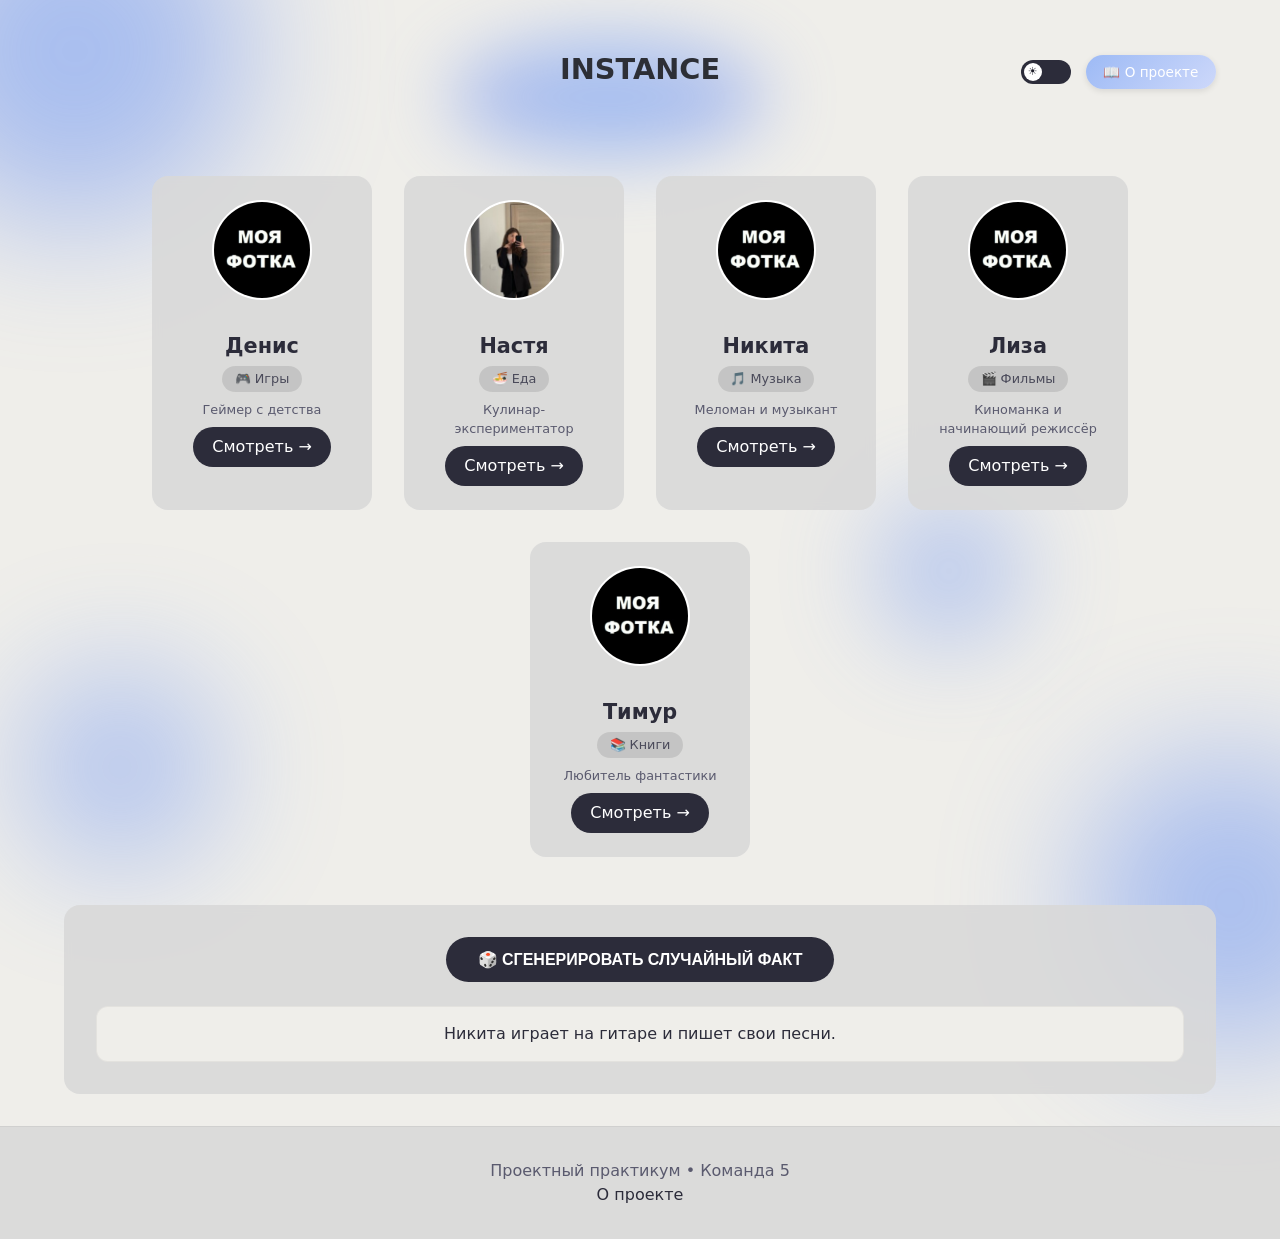
==== index.html @ 64e17a95 "первая версия с градиентным фоном" ====
<!DOCTYPE html>
<html lang="ru">
<head>
    <meta charset="UTF-8">
    <meta name="viewport" content="width=device-width, initial-scale=1.0">
    <title>5 рекомендаций | Наша команда</title>
    <link rel="stylesheet" href="style.css">
</head>
<body>
    <div class="circle-1"></div>
    <div class="circle-2"></div>
    <div class="circle-3"></div>
    <div class="circle-4"></div>
    <div class="circle-5"></div>
    <header class="page-header">
    <div class="container">
        <div class="header-content">
            <div class="header-left"></div>
            <div class="header-center">
                <h1>INSTANCE</h1>
                
            </div>
            <div class="header-right">
                <label class="theme-switch">
                    <input type="checkbox" id="themeToggle">
                    <span class="slider"></span>
                </label>
                <a href="about.html" class="about-link">📖 О проекте</a>
            </div>
        </div>
    </div>
</header>

    <main class="container">
        <div class="cards-grid">
            <!-- 1. Денис — Игры -->
            <div class="card card-denis">
                <img src="images/denis-avatar.jpg" alt="Денис" class="avatar">
                <h3>Денис</h3>
                <p class="category">🎮 Игры</p>
                <p class="short-bio">Геймер с детства</p>
                <a href="pages/denis.html" class="btn">Смотреть →</a>
            </div>

            <!-- 2. Настя — Еда -->
            <div class="card card-nastya">
                <img src="images/nastya-avatar.jpg" alt="Настя" class="avatar">
                <h3>Настя</h3>
                <p class="category">🍜 Еда</p>
                <p class="short-bio">Кулинар-экспериментатор</p>
                <a href="pages/nastya.html" class="btn">Смотреть →</a>
            </div>

            <!-- 3. Никита — Музыка -->
            <div class="card card-nikita">
                <img src="images/nikita-avatar.jpg" alt="Никита" class="avatar">
                <h3>Никита</h3>
                <p class="category">🎵 Музыка</p>
                <p class="short-bio">Меломан и музыкант</p>
                <a href="pages/nikita.html" class="btn">Смотреть →</a>
            </div>

            <!-- 4. Лиза — Фильмы -->
            <div class="card card-liza">
                <img src="images/liza-avatar.jpg" alt="Лиза" class="avatar">
                <h3>Лиза</h3>
                <p class="category">🎬 Фильмы</p>
                <p class="short-bio">Киноманка и начинающий режиссёр</p>
                <a href="pages/liza.html" class="btn">Смотреть →</a>
            </div>

            <!-- 5. Тимур — Книги -->
            <div class="card card-timur">
                <img src="images/timur-avatar.jpg" alt="Тимур" class="avatar">
                <h3>Тимур</h3>
                <p class="category">📚 Книги</p>
                <p class="short-bio">Любитель фантастики</p>
                <a href="pages/timur.html" class="btn">Смотреть →</a>
            </div>
        </div>

        <!-- Блок "Сгенерировать случайный факт" -->
        <div class="random-fact-section">
            <button id="generateFactBtn" class="generate-fact-btn">
                🎲 СГЕНЕРИРОВАТЬ СЛУЧАЙНЫЙ ФАКТ
            </button>
            <div id="factDisplay" class="fact-display">
                Нажми на кнопку, чтобы узнать случайный факт о нашей команде
            </div>
        </div>
    </main>

    <footer>
        <div class="container">
            <p>Проектный практикум • Команда 5</p>
            <a href="about.html">О проекте</a>
        </div>
    </footer>

    <script src="script.js"></script>
</body>
</html>
---- style.css ----
* {
    margin: 0;
    padding: 0;
    box-sizing: border-box;
}

body {
    font-family: system-ui, -apple-system, 'Segoe UI', Roboto, sans-serif;
    background: #EFEEEA;
    color: #1e1e2a;
    line-height: 1.5;
    min-height: 100vh;
    position: relative;
    overflow-x: hidden;
}

/* Кружочки с градиентом — 2 цвета */
/* Кружок 1 — розово-коричневый градиент */
.circle-1 {
    position: absolute;
    width: 350px;
    height: 350px;
    border-radius: 50%;
    background: radial-gradient(circle, #5a8ef7, #7591ee);
    top: -10%;
    left: -100px;
    filter: blur(70px);
    opacity: 0.5;
    z-index: 0;
    pointer-events: none;
}

/* Кружок 2 — сине-лавандовый градиент */
.circle-2 {
    position: absolute;
    width: 300px;
    height: 300px;
    border-radius: 50%;
    background: radial-gradient(circle, #5a8ef7, #7591ee);
    bottom: 15%;
    right: -100px;
    filter: blur(70px);
    opacity: 0.5;
    z-index: 0;
    pointer-events: none;
}

/* Кружок 3 — маленький, для акцента */
.circle-3 {
    position: absolute;
    width: 150px;
    height: 150px;
    border-radius: 50%;
    background: radial-gradient(circle,  #5a8ef7, #7591ee);
    top: 40%;
    right: 20%;
    filter: blur(50px);
    opacity: 0.4;
    z-index: 0;
    pointer-events: none;
}

.circle-4 {
    position: absolute;
    width: 200px;
    height: 200px;
    border-radius: 50%;
    background: radial-gradient(circle,#5a8ef7, #7591ee);
    bottom: 30%;
    left: 20px;
    filter: blur(65px);
    opacity: 0.45;
    z-index: 0;
    pointer-events: none;
}

/* Кружок 5 — маленький сверху справа */
.circle-5 {
    position: absolute;
    width: 320px;
    height: 120px;
    border-radius: 50%;
    background: radial-gradient(circle,  #5a8ef7, #7591ee);
    top: 3%;
    right: 40%;
    filter: blur(35px);
    opacity: 0.5;
    z-index: 0;
    pointer-events: none;
}

/* Всё остальное поверх кружочков */
.container, header, main, footer {
    position: relative;
    z-index: 1;
}

.container {
    max-width: 1200px;
    margin: 0 auto;
    padding: 0 1.5rem;
}

/* Остальные ваши стили (карточки, кнопки и т.д.) идут ниже */
.container {
    max-width: 1200px;
    margin: 0 auto;
    padding: 0 1.5rem;
}

/* Шапка — вровень с карточками, без фона */
.page-header {
    padding: 3rem 0 2rem 0;
    background: transparent;
}

.header-content {
    display: grid;
    grid-template-columns: 1fr auto 1fr;
    align-items: center;
    gap: 1rem;
}

.header-center {
    text-align: center;
}

.header-center h1 {
    font-size: 1.8rem;
    color: #2D2F36;
    margin-bottom: 0.3rem;
}

.header-center p {
    color: #7A7E89;
    font-size: 0.85rem;
    margin: 0;
}

.header-right {
    text-align: right;
}

/* Кнопка "О проекте" — градиентная */
.about-link {
    display: inline-flex;
    align-items: center;
    gap: 0.4rem;
    background: linear-gradient(135deg, #9dbaf5, #cdd8fa);
    color: white;
    text-decoration: none;
    font-weight: 500;
    font-size: 0.85rem;
    padding: 0.45rem 1.1rem;
    border-radius: 2rem;
    transition: all 0.3s ease;
    box-shadow: 0 2px 6px rgba(0, 0, 0, 0.1);
}

.about-link:hover {
    transform: translateY(-2px);
    box-shadow: 0 6px 14px rgba(74, 111, 165, 0.3);
    background: linear-gradient(135deg,  #5a8ef7, #7591ee);
}
/* Карточки участников */
.cards-grid {
    display: flex;
    flex-wrap: wrap;
    justify-content: center;
    gap: 2rem;
    margin: 3rem 0;
}

.card {
    background: rgba(217, 217, 217, 0.9);
    backdrop-filter: blur(4px);
    border-radius: 1rem;
    padding: 1.5rem;
    text-align: center;
    width: 220px;
    flex-shrink: 0;
    border: none;
    transition: all 0.3s ease;
}

.card:hover {
    transform: translateY(-5px);
}

.avatar {
    width: 100px;
    height: 100px;
    border-radius: 50%;
    object-fit: cover;
    margin-bottom: 1rem;
    border: 2px solid #fff;
}

.card h3 {
    font-size: 1.3rem;
    margin: 0.5rem 0 0.25rem;
    color: #2c2c3a;
}

.category {
    font-size: 0.8rem;
    background: rgba(0,0,0,0.1);
    display: inline-block;
    padding: 0.2rem 0.8rem;
    border-radius: 2rem;
    color: #4a4a5a;
}

.short-bio {
    font-size: 0.8rem;
    color: #5a5a6e;
    margin: 0.5rem 0;
}

.btn {
    display: inline-block;
    text-decoration: none;
    padding: 0.5rem 1.2rem;
    border-radius: 2rem;
    font-weight: 500;
    transition: all 0.3s ease;
    background: #2c2c3a;
    color: #fff;
}

.btn:hover {
    transform: scale(0.95);
}

/* Индивидуальные цвета при наведении */
.card-denis:hover {
    background: #BDC4B1;
}
.card-denis:hover .btn {
    background: #BDC4B1;
}

.card-nastya:hover {
    background: #9F7E7E;
}
.card-nastya:hover .btn {
    background: #9F7E7E;
}

.card-nikita:hover {
    background: #849CBD;
}
.card-nikita:hover .btn {
    background: #849CBD;
}

.card-liza:hover {
    background: #A1A1A1;
}
.card-liza:hover .btn {
    background: #A1A1A1;
}

.card-timur:hover {
    background: #8F93C1;
}
.card-timur:hover .btn {
    background: #8F93C1;
}

/* На широких экранах — все 5 карточек в одну строку */
@media (min-width: 1300px) {
    .cards-grid {
        flex-wrap: nowrap;
    }
}

/* Блок случайного факта */
.random-fact-section {
    background: rgba(217, 217, 217, 0.9);
    backdrop-filter: blur(4px);
    border-radius: 1rem;
    padding: 2rem;
    text-align: center;
    margin: 2rem 0;
}

.generate-fact-btn {
    background: #2c2c3a;
    color: #fff;
    border: none;
    padding: 0.8rem 2rem;
    border-radius: 2rem;
    font-size: 1rem;
    font-weight: 600;
    cursor: pointer;
    transition: 0.2s;
    margin-bottom: 1.5rem;
}

.generate-fact-btn:hover {
    background: #4a4a5a;
    transform: scale(1.02);
}

.fact-display {
    font-size: 1rem;
    background: #EFEEEA;
    padding: 1rem;
    border-radius: 0.75rem;
    border: 1px solid rgba(0,0,0,0.05);
    line-height: 1.4;
    color: #2c2c3a;
}

/* Навигация */
.back-link {
    display: inline-block;
    margin: 1rem 0;
    color: #2c2c3a;
    text-decoration: none;
    font-weight: 500;
}

.back-link:hover {
    text-decoration: underline;
}

/* Персональная страница */
.info-card {
    background: rgba(217, 217, 217, 0.9);
    backdrop-filter: blur(4px);
    border-radius: 1rem;
    padding: 1.8rem;
    margin: 2rem 0;
}

.info-header {
    display: flex;
    align-items: center;
    gap: 1.5rem;
    margin-bottom: 1.5rem;
}

.info-avatar {
    width: 100px;
    height: 100px;
    border-radius: 50%;
    object-fit: cover;
    border: 2px solid #fff;
}

.info-title h1 {
    font-size: 1.8rem;
    color: #2c2c3a;
}

.category-badge {
    background: rgba(0,0,0,0.1);
    padding: 0.2rem 0.8rem;
    border-radius: 2rem;
    font-size: 0.8rem;
    color: #4a4a5a;
    display: inline-block;
}

.info-content p {
    margin: 0.5rem 0;
    color: #3a3a4a;
}

/* Список рекомендаций */
.facts-list {
    display: flex;
    flex-direction: column;
    gap: 1rem;
    margin: 2rem 0;
}

.fact-item {
    background: rgba(217, 217, 217, 0.9);
    backdrop-filter: blur(4px);
    border-radius: 0.75rem;
    padding: 1rem;
    display: flex;
    gap: 1.2rem;
    align-items: center;
    transition: 0.2s;
}

.fact-item:hover {
    background: #c9c9c9;
    transform: translateX(5px);
}

.fact-item img {
    width: 80px;
    height: 80px;
    border-radius: 0.5rem;
    object-fit: cover;
}

.fact-text h3 {
    font-size: 1rem;
    margin-bottom: 0.3rem;
    color: #2c2c3a;
}

.fact-text p {
    font-size: 0.85rem;
    color: #5a5a6e;
}

/* Страница "О проекте" */
.about-section {
    background: rgba(217, 217, 217, 0.9);
    backdrop-filter: blur(4px);
    border-radius: 1rem;
    padding: 2rem;
    margin: 2rem 0;
}

.about-section h1 {
    font-size: 2rem;
    margin-bottom: 1.5rem;
    color: #2c2c3a;
}

.about-section h2 {
    font-size: 1.3rem;
    margin: 1.5rem 0 0.8rem;
    color: #2c2c3a;
}

.about-section p {
    color: #3a3a4a;
    line-height: 1.6;
}

.tech-list, .role-list {
    list-style: none;
    margin: 1rem 0;
}

.tech-list li, .role-list li {
    margin: 0.5rem 0;
    padding-left: 1.5rem;
    position: relative;
}

.tech-list li::before, .role-list li::before {
    content: "✦";
    color: #2c2c3a;
    position: absolute;
    left: 0;
}

/* Футер */
footer {
    text-align: center;
    padding: 2rem;
    margin-top: 2rem;
    border-top: 1px solid rgba(0,0,0,0.05);
    color: #5a5a6e;
    background: rgba(255,255,255,0.3);
    backdrop-filter: blur(2px);
}

footer a {
    color: #2c2c3a;
    text-decoration: none;
}

footer a:hover {
    text-decoration: underline;
}

/* Адаптивность */
@media (max-width: 700px) {
    .fact-item {
        flex-direction: column;
        text-align: center;
    }
    .info-header {
        flex-direction: column;
        text-align: center;
    }
    .cards-grid {
        gap: 1rem;
    }
    .card {
        width: calc(50% - 1rem);
    }
}

@media (max-width: 480px) {
    .card {
        width: 100%;
    }
}
/* ===== ТУМБЛЕР (переключатель темы) ===== */
.theme-switch {
    position: relative;
    display: inline-block;
    width: 50px;
    height: 24px;
    margin-right: 10px;
    vertical-align: middle;
}

.theme-switch input {
    opacity: 0;
    width: 0;
    height: 0;
}

.slider {
    position: absolute;
    cursor: pointer;
    top: 0;
    left: 0;
    right: 0;
    bottom: 0;
    background-color: #2c2c3a;
    transition: 0.3s;
    border-radius: 34px;
}

.slider:before {
    position: absolute;
    content: "☀️";
    height: 18px;
    width: 18px;
    left: 3px;
    bottom: 3px;
    background-color: white;
    transition: 0.3s;
    border-radius: 50%;
    display: flex;
    align-items: center;
    justify-content: center;
    font-size: 11px;
}

input:checked + .slider {
    background-color: #5A8EF7;
}

input:checked + .slider:before {
    content: "🌙";
    transform: translateX(26px);
}

/* Тёмная тема — меняем только фон, карточки и текст */
body.dark-theme {
    background: #0A0E17;
    color: #E8EDF2;
}

body.dark-theme .card {
    background: rgba(20, 30, 45, 0.9);
    border: 1px solid rgba(90, 142, 247, 0.2);
}

body.dark-theme .card h3,
body.dark-theme .info-title h1,
body.dark-theme .about-section h1,
body.dark-theme .about-section h2 {
    color: #E8EDF2;
}

body.dark-theme .category,
body.dark-theme .category-badge {
    background: rgba(90, 142, 247, 0.2);
    color: #A8C7FA;
}

body.dark-theme .short-bio,
body.dark-theme .fact-text p,
body.dark-theme .info-content p,
body.dark-theme .about-section p {
    color: #B0BDCC;
}

body.dark-theme .btn {
    background: #1E3A5F;
    color: #A8C7FA;
    border: 1px solid rgba(90, 142, 247, 0.3);
}

body.dark-theme .random-fact-section,
body.dark-theme .info-card,
body.dark-theme .fact-item,
body.dark-theme .about-section {
    background: rgba(20, 30, 45, 0.9);
}

body.dark-theme .fact-display {
    background: #0A0E17;
    color: #E8EDF2;
    border: 1px solid rgba(90, 142, 247, 0.2);
}

body.dark-theme .back-link {
    color: #A8C7FA;
}

body.dark-theme footer {
    background: rgba(10, 14, 23, 0.9);
    border-top: 1px solid rgba(90, 142, 247, 0.2);
}

body.dark-theme footer a {
    color: #A8C7FA;
}

body.dark-theme .about-link {
    background: linear-gradient(135deg, #1E3A5F, #0F2B42);
    color: #A8C7FA;
    border: 1px solid rgba(90, 142, 247, 0.3);
}

body.dark-theme .about-link:hover {
    background: linear-gradient(135deg, #2A4A7A, #1A3A5A);
    color: white;
}

@media (max-width: 600px) {
    .theme-switch {
        width: 40px;
        height: 20px;
    }
    .slider:before {
        height: 14px;
        width: 14px;
        font-size: 9px;
    }
    input:checked + .slider:before {
        transform: translateX(20px);
    }
}
/* ===== ФОН ОДИНАКОВЫЙ НА ВСЕХ СТРАНИЦАХ ===== */
body, body.dark-theme {
    background: #EFEEEA !important;
}

body.dark-theme {
    background: #0A0E17 !important;
}

/* Убираем лишние фоны у внутренних блоков */
.about-section,
.info-card,
.random-fact-section,
.fact-item,
.facts-list,
.page-header,
footer {
    background: transparent !important;
}

/* Возвращаем фон только карточкам и контентным блокам */
.card,
.about-section,
.info-card,
.random-fact-section,
.fact-item,
footer {
    background: rgba(217, 217, 217, 0.9) !important;
}

body.dark-theme .card,
body.dark-theme .about-section,
body.dark-theme .info-card,
body.dark-theme .random-fact-section,
body.dark-theme .fact-item,
body.dark-theme footer {
    background: rgba(20, 30, 45, 0.9) !important;
}
/* ===== ИСПРАВЛЕНИЕ: МЕНЯЕТСЯ ВСЯ КАРТОЧКА, А НЕ ТОЛЬКО КНОПКА ===== */
.card-denis:hover,
.card-nastya:hover,
.card-nikita:hover,
.card-liza:hover,
.card-timur:hover {
    transition: all 0.3s ease;
}

/* Светлая тема */
body:not(.dark-theme) .card-denis:hover {
    background: #BDC4B1 !important;
}
body:not(.dark-theme) .card-nastya:hover {
    background: #9F7E7E !important;
}
body:not(.dark-theme) .card-nikita:hover {
    background: #849CBD !important;
}
body:not(.dark-theme) .card-liza:hover {
    background: #A1A1A1 !important;
}
body:not(.dark-theme) .card-timur:hover {
    background: #8F93C1 !important;
}

/* Тёмная тема — тоже меняется вся карточка */
body.dark-theme .card-denis:hover {
    background: #BDC4B1 !important;
    border-color: #BDC4B1 !important;
}
body.dark-theme .card-nastya:hover {
    background: #9F7E7E !important;
    border-color: #9F7E7E !important;
}
body.dark-theme .card-nikita:hover {
    background: #849CBD !important;
    border-color: #849CBD !important;
}
body.dark-theme .card-liza:hover {
    background: #A1A1A1 !important;
    border-color: #A1A1A1 !important;
}
body.dark-theme .card-timur:hover {
    background: #8F93C1 !important;
    border-color: #8F93C1 !important;
}

/* Чтобы кнопка тоже менялась синхронно */
.card-denis:hover .btn,
.card-nastya:hover .btn,
.card-nikita:hover .btn,
.card-liza:hover .btn,
.card-timur:hover .btn {
    background: inherit !important;
}

body:not(.dark-theme) .card-denis:hover .btn,
body:not(.dark-theme) .card-nastya:hover .btn,
body:not(.dark-theme) .card-nikita:hover .btn,
body:not(.dark-theme) .card-liza:hover .btn,
body:not(.dark-theme) .card-timur:hover .btn {
    background: #2c2c3a !important;
    color: white !important;
}

body.dark-theme .card-denis:hover .btn,
body.dark-theme .card-nastya:hover .btn,
body.dark-theme .card-nikita:hover .btn,
body.dark-theme .card-liza:hover .btn,
body.dark-theme .card-timur:hover .btn {
    background: white !important;
    color: #0A0E17 !important;
}

/* ===== СТРАНИЦА "О ПРОЕКТЕ" - ЧЕРЕДОВАНИЕ ТЕКСТА И ФОТО (ПРОСТОЕ И РАБОЧЕЕ РЕШЕНИЕ) ===== */
.about-section .about-block {
    display: flex;
    flex-direction: row;
    gap: 2rem;
    align-items: center;
    margin-bottom: 3rem;
    justify-content: space-between;
}

.about-section .about-block.reverse {
    flex-direction: row-reverse;
}

.about-section .about-text {
    flex: 1;
    width: 50%;
}

.about-section .about-photo {
    flex: 1;
    width: 50%;
}

.about-section .about-photo img {
    width: 100%;
    height: auto;
    border-radius: 1rem;
    display: block;
    box-shadow: 0 4px 12px rgba(0, 0, 0, 0.1);
}

/* Оформление текста */
.about-section .about-text h2 {
    font-size: 1.8rem;
    margin-bottom: 1rem;
    color: #2c2c3a;
}

.about-section .about-text p {
    color: #3a3a4a;
    line-height: 1.6;
    margin-bottom: 1rem;
}

.about-section .about-text ul {
    margin-top: 0.5rem;
    padding-left: 1.2rem;
}

.about-section .about-text li {
    margin: 0.5rem 0;
    color: #3a3a4a;
}

/* Тёмная тема */
body.dark-theme .about-section .about-text h2 {
    color: #E8EDF2;
}

body.dark-theme .about-section .about-text p,
body.dark-theme .about-section .about-text li {
    color: #B0BDCC;
}

/* На телефонах — всё в столбик */
@media (max-width: 768px) {
    .about-section .about-block,
    .about-section .about-block.reverse {
        flex-direction: column !important;
    }
    
    .about-section .about-text,
    .about-section .about-photo {
        width: 100% !important;
    }
}
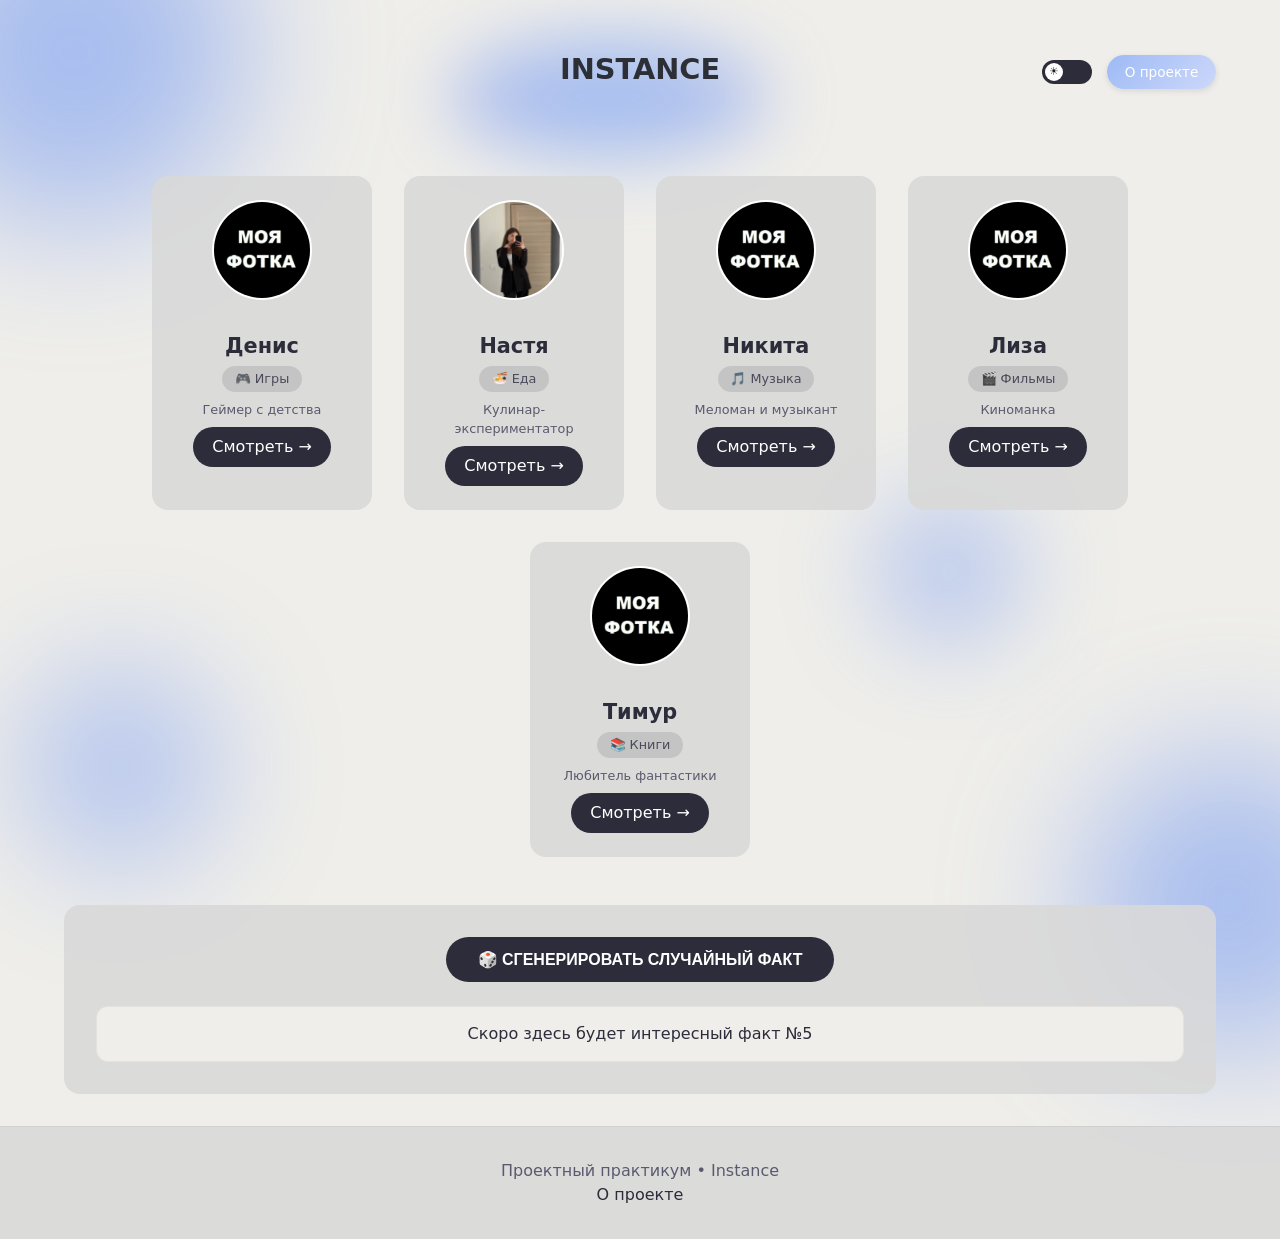
==== commit 8626a052: "второй ком" ====
--- a/index.html
+++ b/index.html
@@ -25,7 +25,7 @@
                     <input type="checkbox" id="themeToggle">
                     <span class="slider"></span>
                 </label>
-                <a href="about.html" class="about-link">📖 О проекте</a>
+                <a href="about.html" class="about-link">О проекте</a>
             </div>
         </div>
     </div>
@@ -33,7 +33,6 @@
 
     <main class="container">
         <div class="cards-grid">
-            <!-- 1. Денис — Игры -->
             <div class="card card-denis">
                 <img src="images/denis-avatar.jpg" alt="Денис" class="avatar">
                 <h3>Денис</h3>
@@ -42,7 +41,6 @@
                 <a href="pages/denis.html" class="btn">Смотреть →</a>
             </div>
 
-            <!-- 2. Настя — Еда -->
             <div class="card card-nastya">
                 <img src="images/nastya-avatar.jpg" alt="Настя" class="avatar">
                 <h3>Настя</h3>
@@ -51,7 +49,6 @@
                 <a href="pages/nastya.html" class="btn">Смотреть →</a>
             </div>
 
-            <!-- 3. Никита — Музыка -->
             <div class="card card-nikita">
                 <img src="images/nikita-avatar.jpg" alt="Никита" class="avatar">
                 <h3>Никита</h3>
@@ -60,16 +57,14 @@
                 <a href="pages/nikita.html" class="btn">Смотреть →</a>
             </div>
 
-            <!-- 4. Лиза — Фильмы -->
             <div class="card card-liza">
                 <img src="images/liza-avatar.jpg" alt="Лиза" class="avatar">
                 <h3>Лиза</h3>
                 <p class="category">🎬 Фильмы</p>
-                <p class="short-bio">Киноманка и начинающий режиссёр</p>
+                <p class="short-bio">Киноманка</p>
                 <a href="pages/liza.html" class="btn">Смотреть →</a>
             </div>
 
-            <!-- 5. Тимур — Книги -->
             <div class="card card-timur">
                 <img src="images/timur-avatar.jpg" alt="Тимур" class="avatar">
                 <h3>Тимур</h3>
@@ -79,7 +74,6 @@
             </div>
         </div>
 
-        <!-- Блок "Сгенерировать случайный факт" -->
         <div class="random-fact-section">
             <button id="generateFactBtn" class="generate-fact-btn">
                 🎲 СГЕНЕРИРОВАТЬ СЛУЧАЙНЫЙ ФАКТ
@@ -92,7 +86,7 @@
 
     <footer>
         <div class="container">
-            <p>Проектный практикум • Команда 5</p>
+            <p>Проектный практикум • Instance</p>
             <a href="about.html">О проекте</a>
         </div>
     </footer>
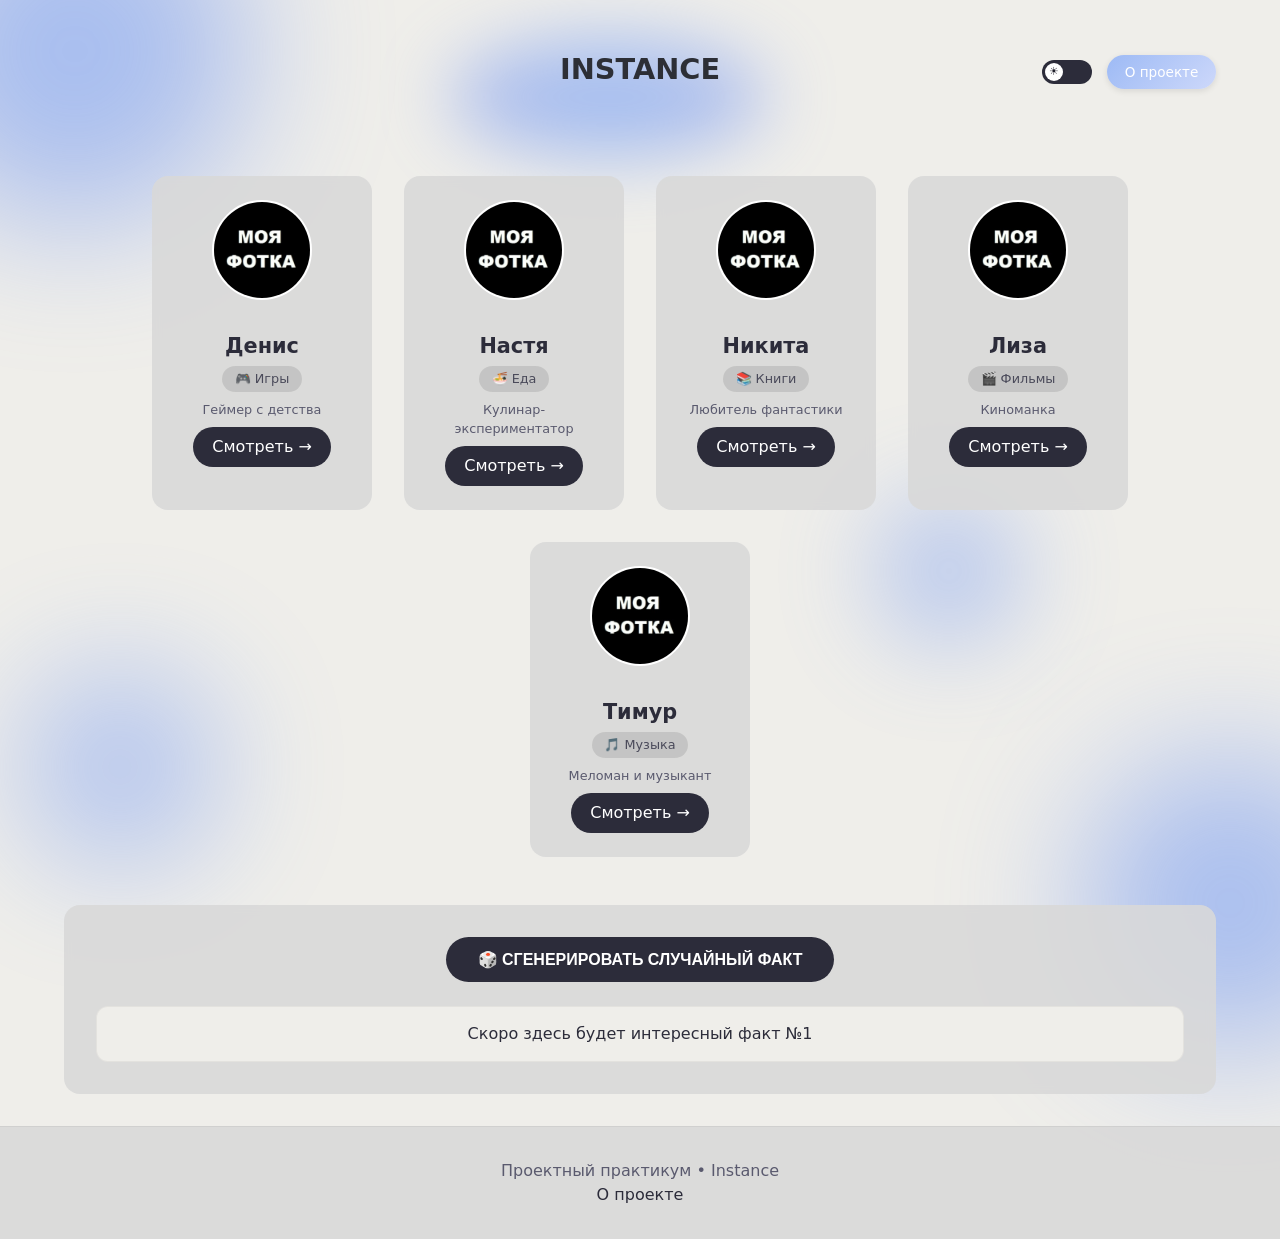
==== commit fd8029f6: "22" ====
--- a/index.html
+++ b/index.html
@@ -3,7 +3,7 @@
 <head>
     <meta charset="UTF-8">
     <meta name="viewport" content="width=device-width, initial-scale=1.0">
-    <title>5 рекомендаций | Наша команда</title>
+    <title>Instance</title>
     <link rel="stylesheet" href="style.css">
 </head>
 <body>
@@ -52,8 +52,8 @@
             <div class="card card-nikita">
                 <img src="images/nikita-avatar.jpg" alt="Никита" class="avatar">
                 <h3>Никита</h3>
-                <p class="category">🎵 Музыка</p>
-                <p class="short-bio">Меломан и музыкант</p>
+                <p class="category">📚 Книги</p>
+                <p class="short-bio">Любитель фантастики</p>
                 <a href="pages/nikita.html" class="btn">Смотреть →</a>
             </div>
 
@@ -68,8 +68,8 @@
             <div class="card card-timur">
                 <img src="images/timur-avatar.jpg" alt="Тимур" class="avatar">
                 <h3>Тимур</h3>
-                <p class="category">📚 Книги</p>
-                <p class="short-bio">Любитель фантастики</p>
+                <p class="category">🎵 Музыка </p>
+                <p class="short-bio">Меломан и музыкант</p>
                 <a href="pages/timur.html" class="btn">Смотреть →</a>
             </div>
         </div>
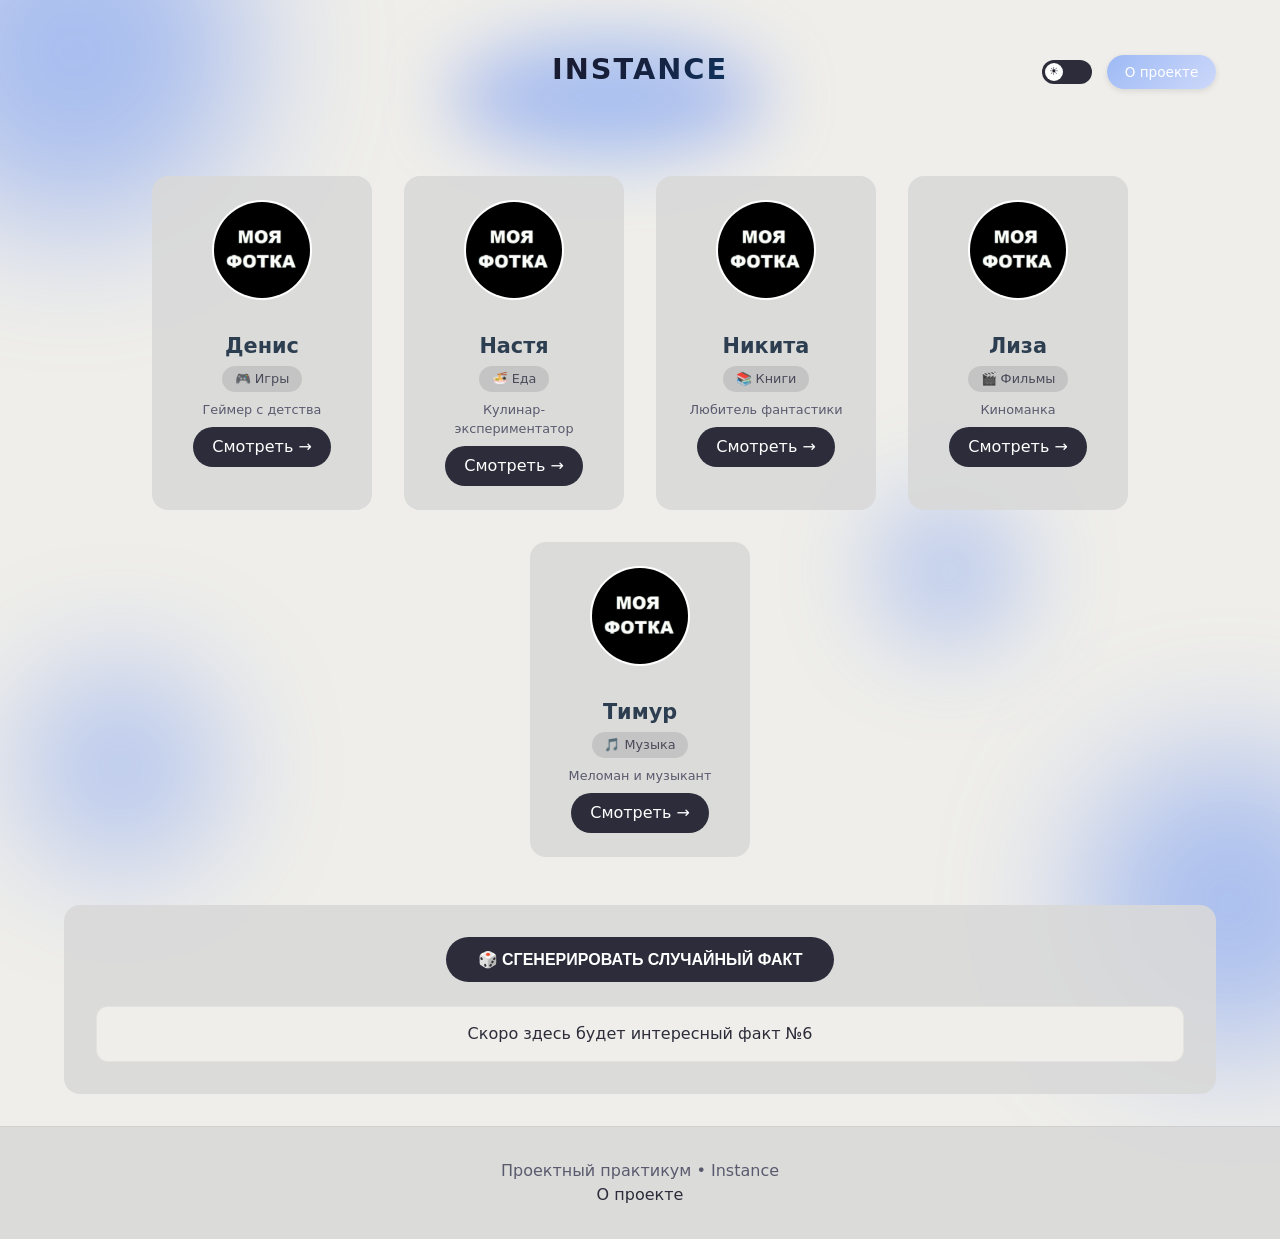
==== commit e8f8de56: "Add files via upload" ====
--- a/index.html
+++ b/index.html
@@ -12,6 +12,8 @@
     <div class="circle-3"></div>
     <div class="circle-4"></div>
     <div class="circle-5"></div>
+
+    <!--Добавлен переключатель темы в шапку -->
     <header class="page-header">
     <div class="container">
         <div class="header-content">
@@ -21,11 +23,12 @@
                 
             </div>
             <div class="header-right">
+                 <!-- НОВЫЙ ЭЛЕМЕНТ: Тумблер переключения светлой/тёмной темы -->
                 <label class="theme-switch">
                     <input type="checkbox" id="themeToggle">
                     <span class="slider"></span>
                 </label>
-                <a href="about.html" class="about-link">О проекте</a>
+                <a href="about.html" class="about-link" id="aboutLink">О проекте</a>
             </div>
         </div>
     </div>
@@ -38,7 +41,7 @@
                 <h3>Денис</h3>
                 <p class="category">🎮 Игры</p>
                 <p class="short-bio">Геймер с детства</p>
-                <a href="pages/denis.html" class="btn">Смотреть →</a>
+                <a href="pages/denis.html" class="btn" data-theme-preserve>Смотреть →</a>
             </div>
 
             <div class="card card-nastya">
@@ -46,7 +49,7 @@
                 <h3>Настя</h3>
                 <p class="category">🍜 Еда</p>
                 <p class="short-bio">Кулинар-экспериментатор</p>
-                <a href="pages/nastya.html" class="btn">Смотреть →</a>
+                <a href="pages/nastya.html" class="btn" data-theme-preserve>Смотреть →</a>
             </div>
 
             <div class="card card-nikita">
@@ -54,7 +57,7 @@
                 <h3>Никита</h3>
                 <p class="category">📚 Книги</p>
                 <p class="short-bio">Любитель фантастики</p>
-                <a href="pages/nikita.html" class="btn">Смотреть →</a>
+                <a href="pages/nikita.html" class="btn" data-theme-preserve>Смотреть →</a>
             </div>
 
             <div class="card card-liza">
@@ -62,7 +65,7 @@
                 <h3>Лиза</h3>
                 <p class="category">🎬 Фильмы</p>
                 <p class="short-bio">Киноманка</p>
-                <a href="pages/liza.html" class="btn">Смотреть →</a>
+                <a href="pages/liza.html" class="btn" data-theme-preserve>Смотреть →</a>
             </div>
 
             <div class="card card-timur">
@@ -70,7 +73,7 @@
                 <h3>Тимур</h3>
                 <p class="category">🎵 Музыка </p>
                 <p class="short-bio">Меломан и музыкант</p>
-                <a href="pages/timur.html" class="btn">Смотреть →</a>
+                <a href="pages/timur.html" class="btn" data-theme-preserve>Смотреть →</a>
             </div>
         </div>
 
@@ -87,10 +90,10 @@
     <footer>
         <div class="container">
             <p>Проектный практикум • Instance</p>
-            <a href="about.html">О проекте</a>
+            <a href="about.html" id="footerAboutLink">О проекте</a>
         </div>
     </footer>
-
+    <!--Подключен script.js который управляет тёмной темой -->
     <script src="script.js"></script>
 </body>
 </html>
--- a/style.css
+++ b/style.css
@@ -551,7 +551,7 @@
     transform: translateX(26px);
 }
 
-/* Тёмная тема — меняем только фон, карточки и текст */
+/* НОВЫЙ БЛОК: ТЁМНАЯ ТЕМА */
 body.dark-theme {
     background: #0A0E17;
     color: #E8EDF2;
@@ -753,27 +753,29 @@
 }
 
 /* ===== СТРАНИЦА "О ПРОЕКТЕ" - ЧЕРЕДОВАНИЕ ТЕКСТА И ФОТО (ПРОСТОЕ И РАБОЧЕЕ РЕШЕНИЕ) ===== */
+/* ===== СТРАНИЦА "О ПРОЕКТЕ" - ЧЕРЕДОВАНИЕ ТЕКСТА И ФОТО (РАБОЧАЯ ВЕРСИЯ) ===== */
 .about-section .about-block {
-    display: flex;
-    flex-direction: row;
+    display: grid;
+    grid-template-columns: 1fr 1fr;
     gap: 2rem;
     align-items: center;
     margin-bottom: 3rem;
-    justify-content: space-between;
 }
 
 .about-section .about-block.reverse {
-    flex-direction: row-reverse;
+    direction: rtl;
+}
+
+.about-section .about-block.reverse > * {
+    direction: ltr;
 }
 
 .about-section .about-text {
-    flex: 1;
-    width: 50%;
+    width: 100%;
 }
 
 .about-section .about-photo {
-    flex: 1;
-    width: 50%;
+    width: 100%;
 }
 
 .about-section .about-photo img {
@@ -821,11 +823,193 @@
 @media (max-width: 768px) {
     .about-section .about-block,
     .about-section .about-block.reverse {
-        flex-direction: column !important;
+        grid-template-columns: 1fr !important;
+        direction: ltr !important;
     }
+}
+
+    /* ТЕСТОВОЕ ПРАВИЛО - САМОЕ СИЛЬНОЕ */
+.about-block.reverse {
+    flex-direction: row-reverse !important;
     
-    .about-section .about-text,
-    .about-section .about-photo {
-        width: 100% !important;
-    }
+}
+/* ===== ИСПРАВЛЕНИЕ: ЦВЕТ ЗАГОЛОВКОВ В ТЁМНОЙ ТЕМЕ ===== */
+body.dark-theme .fact-text h3 {
+    color: #FFFFFF !important;
+}
+
+/* Также исправляем цвет категорий в карточках */
+body.dark-theme .category,
+body.dark-theme .category-badge {
+    background: rgba(90, 142, 247, 0.2);
+    color: #A8C7FA !important;
+}
+
+/* Цвет описаний в блоках рекомендаций */
+body.dark-theme .fact-text p {
+    color: #CCCCCC !important;
+}
+
+/* Цвет названий на персональных страницах */
+body.dark-theme .info-title h1 {
+    color: #FFFFFF !important;
+}
+
+/* Цвет текста в карточках на главной */
+body.dark-theme .card h3 {
+    color: #FFFFFF !important;
+}
+
+body.dark-theme .short-bio {
+    color: #DDDDDD !important;
+}
+/* ===== СОВРЕМЕННЫЕ ГРАДИЕНТЫ ДЛЯ ЗАГОЛОВКОВ ===== */
+
+/* Светлая тема - градиент для главного заголовка */
+.header-center h1 {
+    background: linear-gradient(135deg, #1a1a2e, #16213e, #0f3460);
+    -webkit-background-clip: text;
+    background-clip: text;
+    color: transparent !important;
+    font-weight: 700;
+    letter-spacing: 2px;
+}
+
+/*  НОВЫЙ БЛОК: ГРАДИЕНТЫ ДЛЯ ЗАГОЛОВКОВ */
+body.dark-theme .header-center h1 {
+    background: linear-gradient(135deg, #ffffff, #e0e0e0, #b0b0b0);
+    -webkit-background-clip: text;
+    background-clip: text;
+    color: transparent !important;
+}
+
+/* Градиент для заголовков h2 (Как всё начиналось, Наша команда и т.д.) */
+.about-section .about-text h2 {
+    background: linear-gradient(135deg, #2c3e50, #3498db);
+    -webkit-background-clip: text;
+    background-clip: text;
+    color: transparent !important;
+    display: inline-block;
+}
+
+body.dark-theme .about-section .about-text h2 {
+    background: linear-gradient(135deg, #ffffff, #a8c7fa, #5a8ef7);
+    -webkit-background-clip: text;
+    background-clip: text;
+    color: transparent !important;
+}
+
+/* Градиент для имён в карточках */
+.card h3 {
+    background: linear-gradient(135deg, #2c3e50, #2c3e50);
+    -webkit-background-clip: text;
+    background-clip: text;
+    color: transparent !important;
+    font-weight: 700;
+}
+
+body.dark-theme .card h3 {
+    background: linear-gradient(135deg, #ffffff, #e0e0ff);
+    -webkit-background-clip: text;
+    background-clip: text;
+    color: transparent !important;
+}
+
+/* Градиент для названий игр/фильмов/книг */
+.fact-text h3 {
+    background: linear-gradient(135deg, #1a1a2e, #16213e);
+    -webkit-background-clip: text;
+    background-clip: text;
+    color: transparent !important;
+    font-weight: 600;
+}
+
+body.dark-theme .fact-text h3 {
+    background: linear-gradient(135deg, #ffffff, #d4d4ff, #a8c7fa);
+    -webkit-background-clip: text;
+    background-clip: text;
+    color: transparent !important;
+}
+
+/* Градиент для имени на персональной странице */
+.info-title h1 {
+    background: linear-gradient(135deg, #1a1a2e, #0f3460);
+    -webkit-background-clip: text;
+    background-clip: text;
+    color: transparent !important;
+}
+
+body.dark-theme .info-title h1 {
+    background: linear-gradient(135deg, #ffffff, #c8d8ff, #8aaeff);
+    -webkit-background-clip: text;
+    background-clip: text;
+    color: transparent !important;
+}
+
+/* Ховер-эффект для заголовков */
+.header-center h1,
+.about-section .about-text h2,
+.card h3,
+.fact-text h3,
+.info-title h1 {
+    transition: all 0.3s ease;
+}
+
+.header-center h1:hover,
+.about-section .about-text h2:hover,
+.card h3:hover,
+.fact-text h3:hover,
+.info-title h1:hover {
+    letter-spacing: 2px;
+    transform: scale(1.02);
+}
+@import url('https://fonts.googleapis.com/css2?family=Inter:opsz,wght@14..32,300;14..32,400;14..32,500;14..32,600;14..32,700;14..32,800&display=swap');
+@import url('https://fonts.googleapis.com/css2?family=Montserrat:wght@300;400;500;600;700;800;900&display=swap');
+
+* {
+    margin: 0;
+    padding: 0;
+    box-sizing: border-box;
+}
+
+body {
+    font-family: 'Inter', 'Montserrat', system-ui, -apple-system, 'Segoe UI', Roboto, sans-serif;
+}
+/* ===== ИСПРАВЛЕНИЕ: ФОН ДЛЯ СЛУЧАЙНОГО ФАКТА В ТЁМНОЙ ТЕМЕ ===== */
+
+/* Фон блока случайного факта */
+body.dark-theme .random-fact-section {
+    background: rgba(20, 30, 45, 0.9) !important;
+    border: 1px solid rgba(90, 142, 247, 0.2);
+}
+
+/* Текст внутри блока - белый/светлый */
+body.dark-theme .random-fact-section .fact-display {
+    background: #0A0E17 !important;
+    color: #E8EDF2 !important;
+    border: 1px solid rgba(90, 142, 247, 0.2);
+}
+
+/* Или если хочешь градиент для текста факта */
+body.dark-theme .fact-display {
+    background: linear-gradient(90deg, #ffffff, #c8d8ff, #ffffff, #a0c0ff, #ffffff) !important;
+    background-size: 300% auto !important;
+    -webkit-background-clip: text !important;
+    background-clip: text !important;
+    color: transparent !important;
+    animation: gradientMove 4s ease infinite;
+}
+
+/* Кнопка "Сгенерировать факт" в тёмной теме */
+body.dark-theme .generate-fact-btn {
+    background: linear-gradient(135deg, #1E3A5F, #2A4A7A, #1E3A5F);
+    background-size: 200% 200%;
+    color: white !important;
+    border: 1px solid rgba(90, 142, 247, 0.3);
+    animation: gradientBg 3s ease infinite;
+}
+
+body.dark-theme .generate-fact-btn:hover {
+    background: linear-gradient(135deg, #2A4A7A, #3A5A8A, #2A4A7A);
+    transform: scale(1.02);
 }
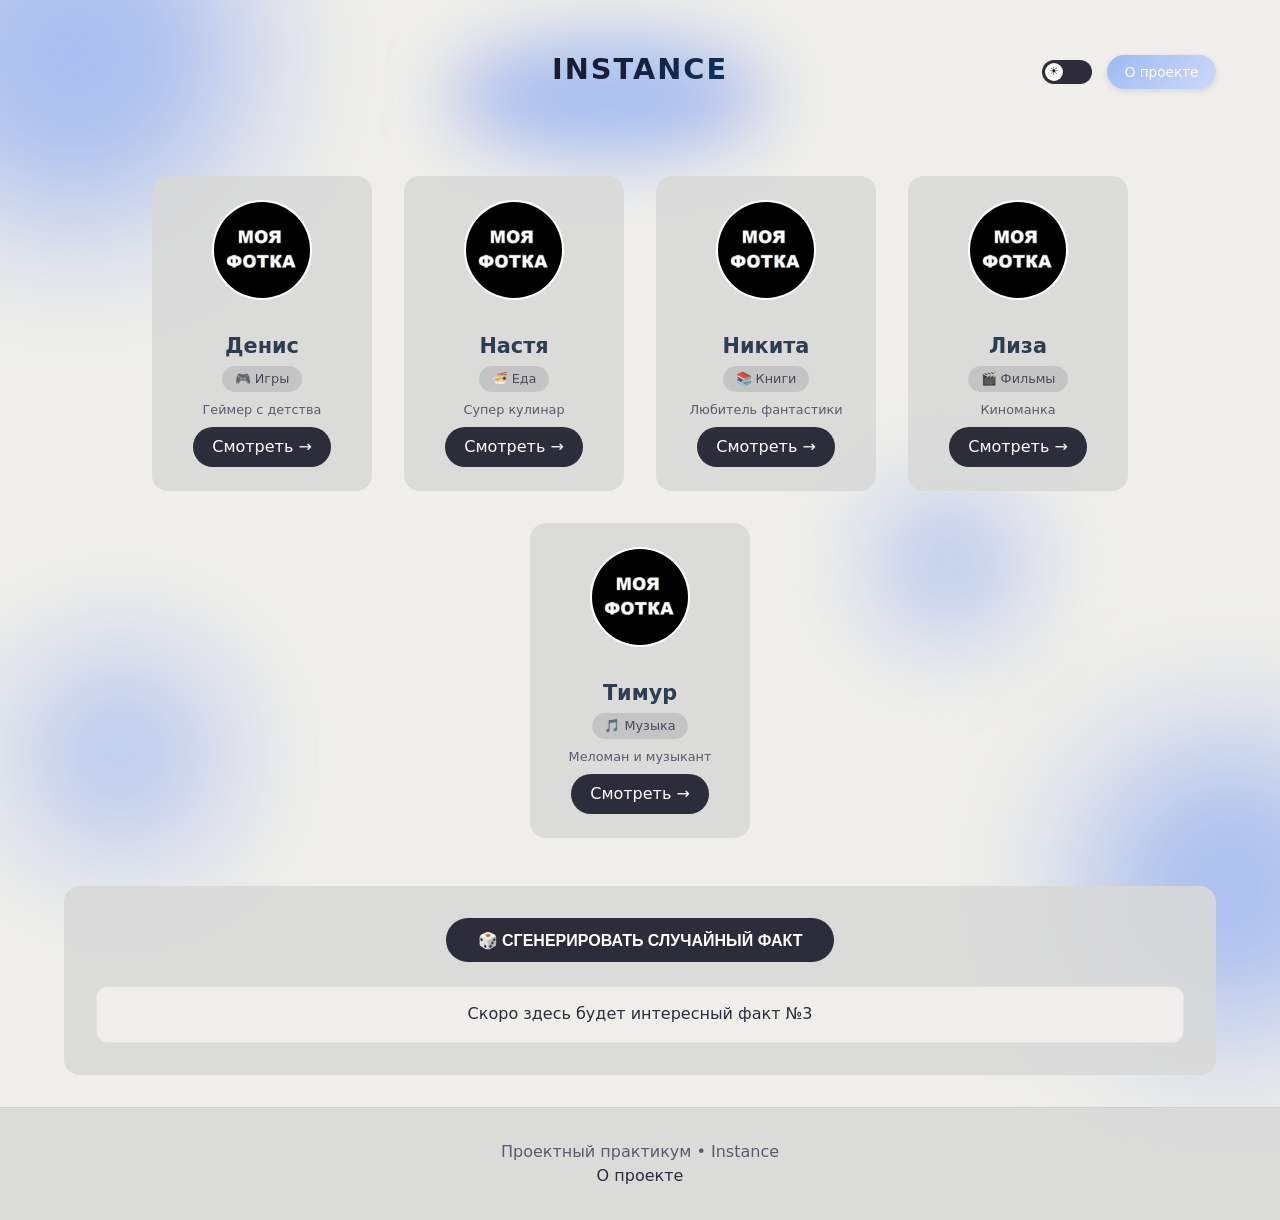
==== commit bf9a641f: "Update index.html" ====
--- a/index.html
+++ b/index.html
@@ -13,26 +13,23 @@
     <div class="circle-4"></div>
     <div class="circle-5"></div>
 
-    <!--Добавлен переключатель темы в шапку -->
     <header class="page-header">
-    <div class="container">
-        <div class="header-content">
-            <div class="header-left"></div>
-            <div class="header-center">
-                <h1>INSTANCE</h1>
-                
-            </div>
-            <div class="header-right">
-                 <!-- НОВЫЙ ЭЛЕМЕНТ: Тумблер переключения светлой/тёмной темы -->
-                <label class="theme-switch">
-                    <input type="checkbox" id="themeToggle">
-                    <span class="slider"></span>
-                </label>
-                <a href="about.html" class="about-link" id="aboutLink">О проекте</a>
+        <div class="container">
+            <div class="header-content">
+                <div class="header-left"></div>
+                <div class="header-center">
+                    <h1>INSTANCE</h1>
+                </div>
+                <div class="header-right">
+                    <label class="theme-switch">
+                        <input type="checkbox" id="themeToggle">
+                        <span class="slider"></span>
+                    </label>
+                    <a href="about.html" class="about-link">О проекте</a>
+                </div>
             </div>
         </div>
-    </div>
-</header>
+    </header>
 
     <main class="container">
         <div class="cards-grid">
@@ -41,15 +38,15 @@
                 <h3>Денис</h3>
                 <p class="category">🎮 Игры</p>
                 <p class="short-bio">Геймер с детства</p>
-                <a href="pages/denis.html" class="btn" data-theme-preserve>Смотреть →</a>
+                <a href="pages/denis.html" class="btn">Смотреть →</a>
             </div>
 
             <div class="card card-nastya">
                 <img src="images/nastya-avatar.jpg" alt="Настя" class="avatar">
                 <h3>Настя</h3>
                 <p class="category">🍜 Еда</p>
-                <p class="short-bio">Кулинар-экспериментатор</p>
-                <a href="pages/nastya.html" class="btn" data-theme-preserve>Смотреть →</a>
+                <p class="short-bio">Супер кулинар</p>
+                <a href="pages/nastya.html" class="btn">Смотреть →</a>
             </div>
 
             <div class="card card-nikita">
@@ -57,7 +54,7 @@
                 <h3>Никита</h3>
                 <p class="category">📚 Книги</p>
                 <p class="short-bio">Любитель фантастики</p>
-                <a href="pages/nikita.html" class="btn" data-theme-preserve>Смотреть →</a>
+                <a href="pages/nikita.html" class="btn">Смотреть →</a>
             </div>
 
             <div class="card card-liza">
@@ -65,7 +62,7 @@
                 <h3>Лиза</h3>
                 <p class="category">🎬 Фильмы</p>
                 <p class="short-bio">Киноманка</p>
-                <a href="pages/liza.html" class="btn" data-theme-preserve>Смотреть →</a>
+                <a href="pages/liza.html" class="btn">Смотреть →</a>
             </div>
 
             <div class="card card-timur">
@@ -73,7 +70,7 @@
                 <h3>Тимур</h3>
                 <p class="category">🎵 Музыка </p>
                 <p class="short-bio">Меломан и музыкант</p>
-                <a href="pages/timur.html" class="btn" data-theme-preserve>Смотреть →</a>
+                <a href="pages/timur.html" class="btn">Смотреть →</a>
             </div>
         </div>
 
@@ -90,10 +87,10 @@
     <footer>
         <div class="container">
             <p>Проектный практикум • Instance</p>
-            <a href="about.html" id="footerAboutLink">О проекте</a>
+            <a href="about.html">О проекте</a>
         </div>
     </footer>
-    <!--Подключен script.js который управляет тёмной темой -->
+
     <script src="script.js"></script>
 </body>
-</html>+</html>
